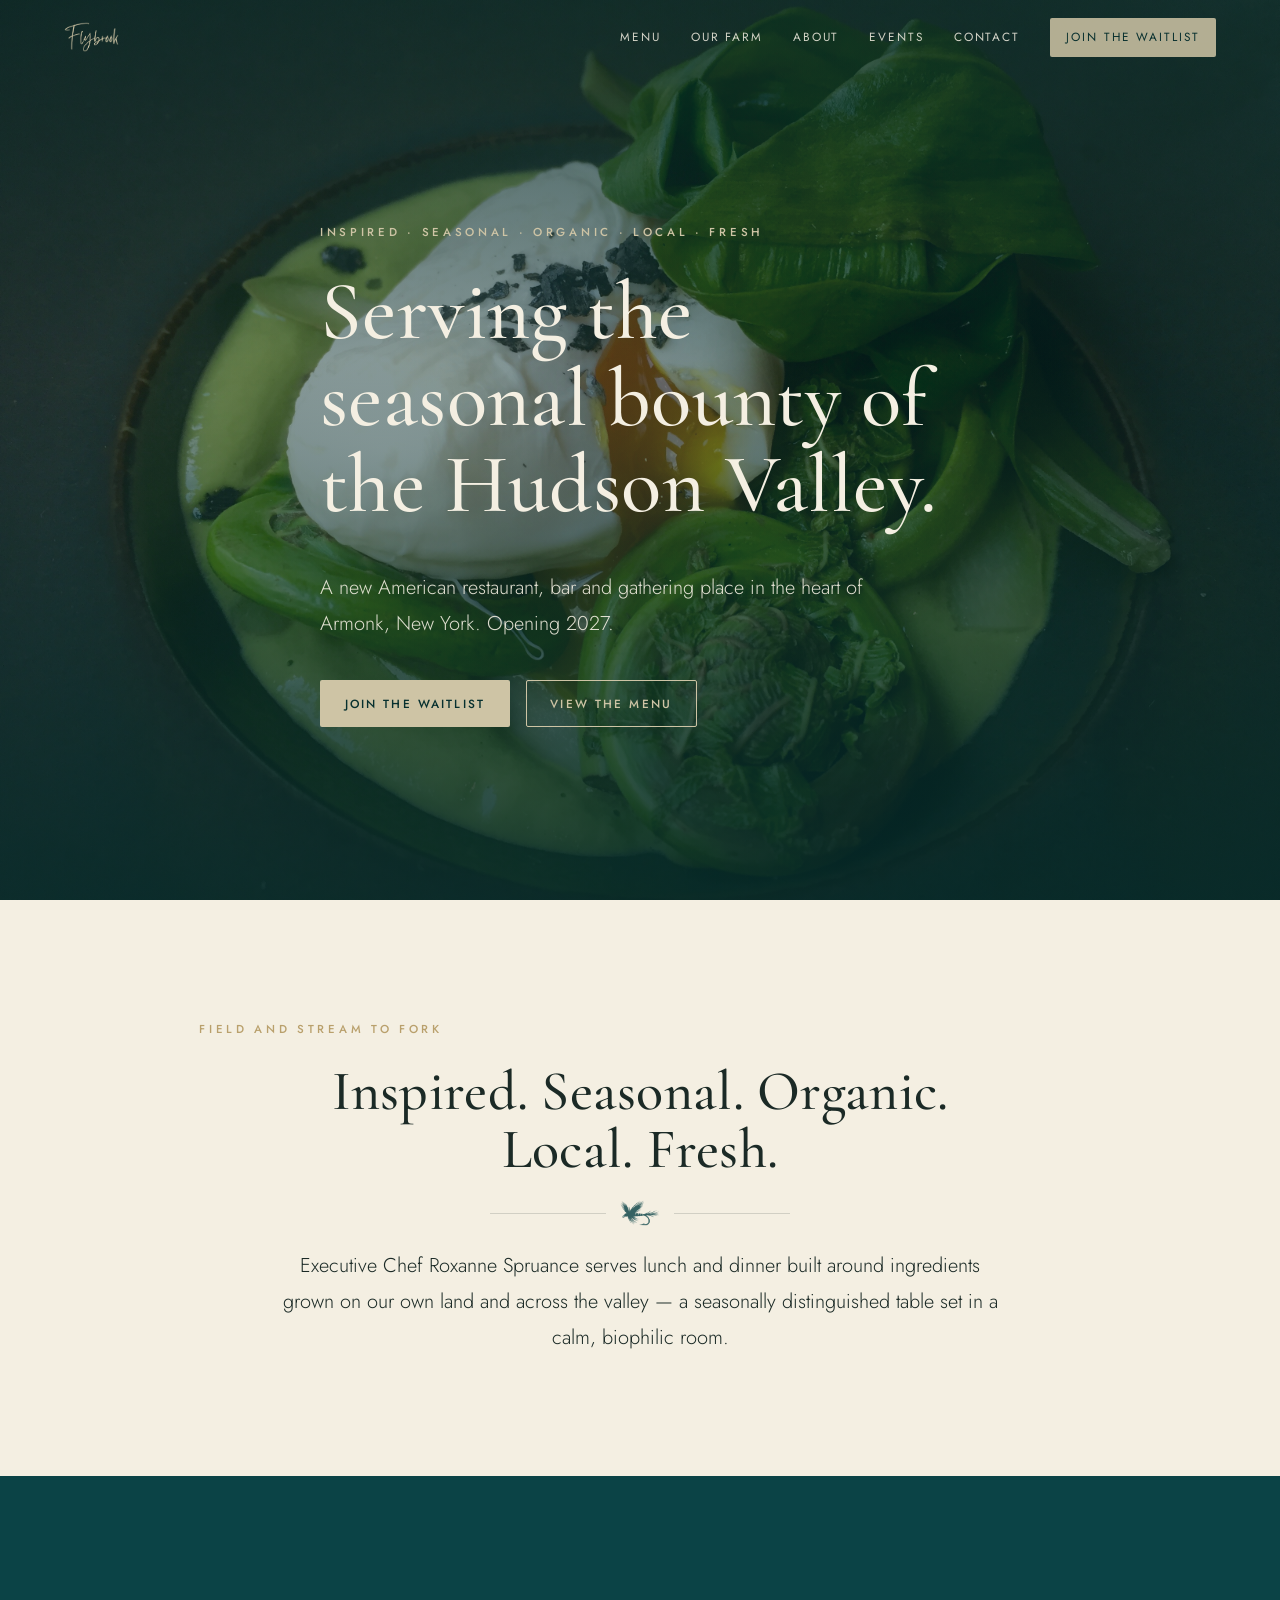
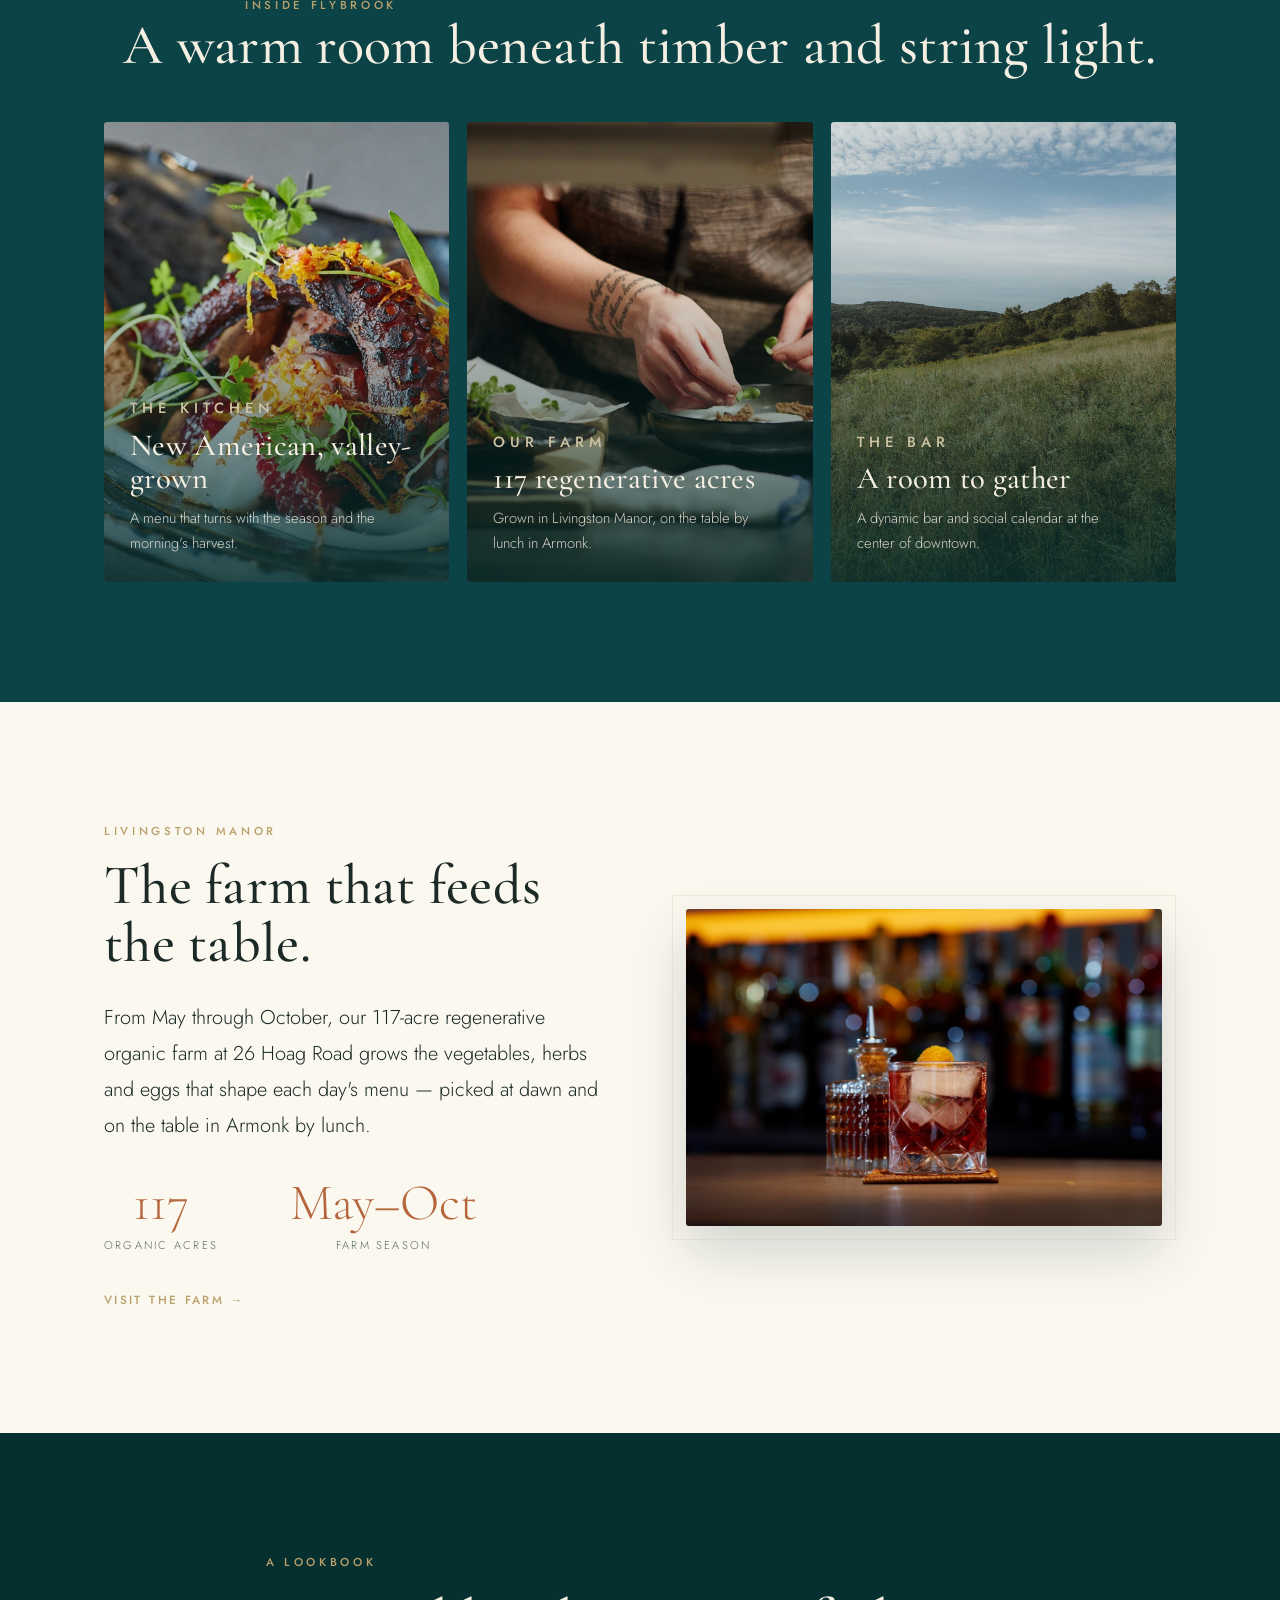
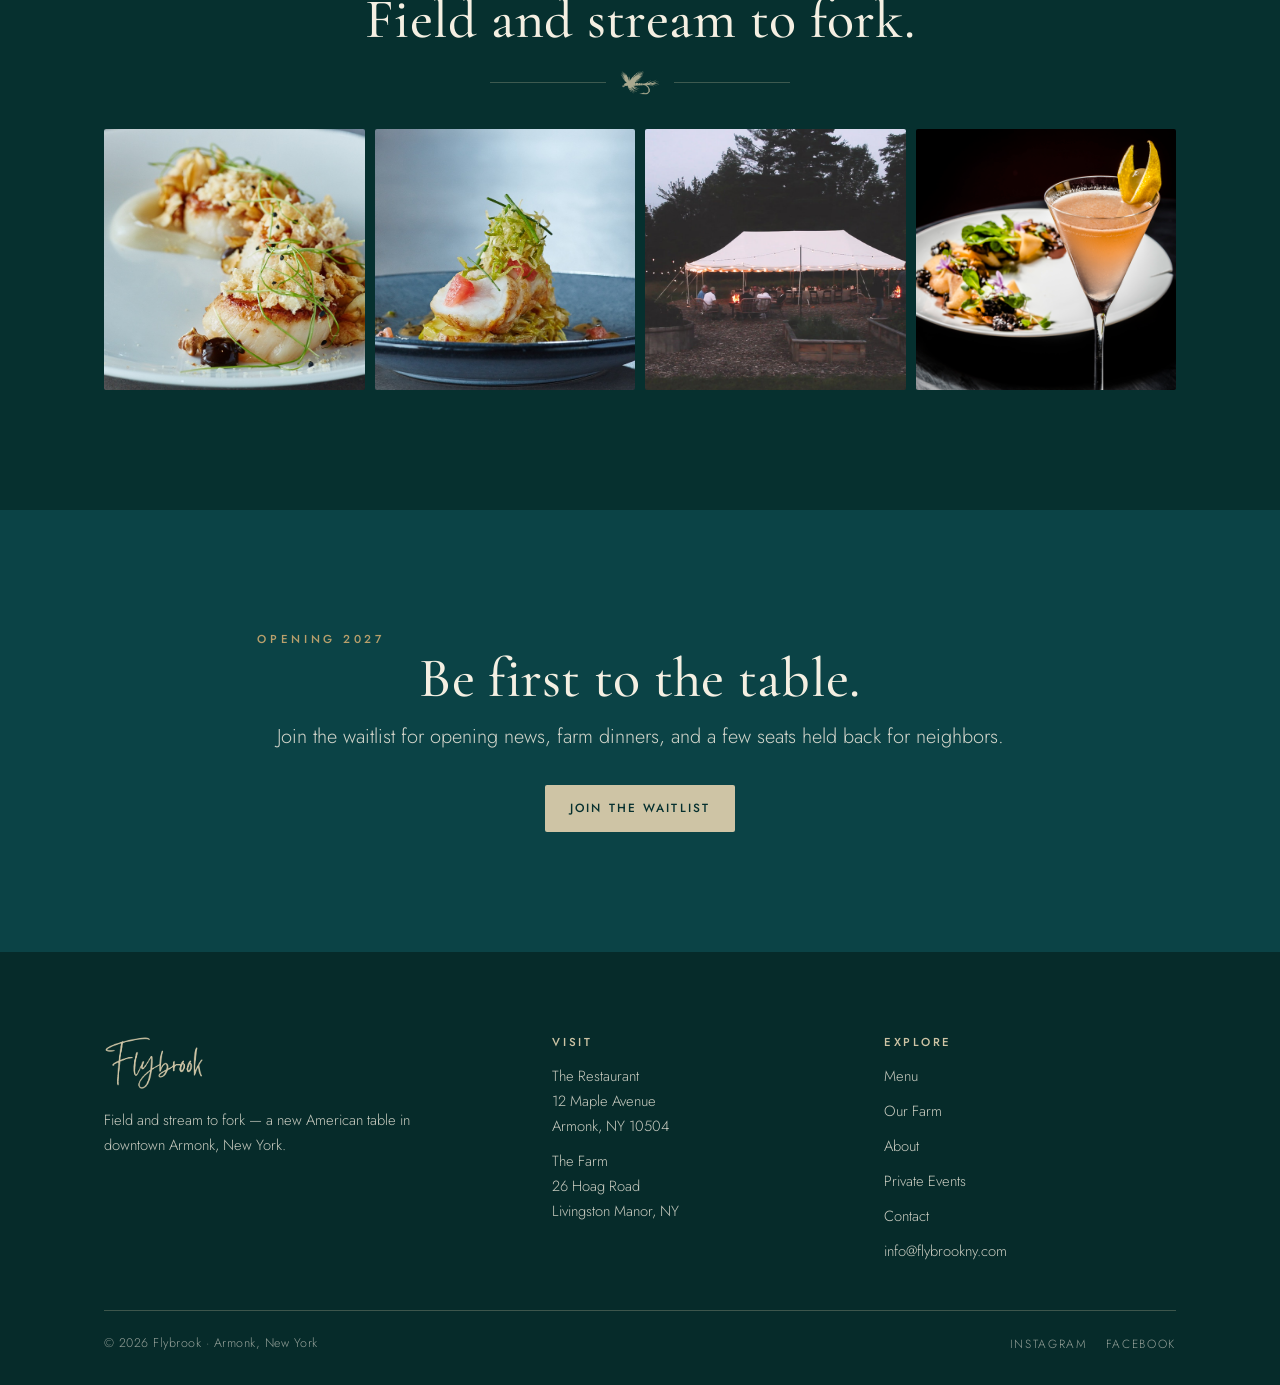
==== index.html @ 1fda8926 "chore: initial commit" ====
<!DOCTYPE html>
<html lang="en">
<head>
  <meta charset="utf-8">
  <meta name="viewport" content="width=device-width, initial-scale=1">
  <title>Flybrook — Field and Stream to Fork · Armonk, New York</title>
  <meta name="description" content="Flybrook is a new American restaurant, bar and gathering place in downtown Armonk, New York. Executive Chef Roxanne Spruance serves the seasonal bounty of the Hudson Valley, grown on our own 117-acre organic farm in Livingston Manor. Opening 2027.">
  <link rel="icon" type="image/svg+xml" href="assets/img/favicon.svg">
  <link rel="stylesheet" href="assets/css/styles.css">
  <meta property="og:title" content="Flybrook — Armonk, New York">
  <meta property="og:description" content="Field and stream to fork. Serving the seasonal bounty of the Hudson Valley.">
  <meta property="og:type" content="website">
</head>
<body>
  <div class="nav-scrim"></div>
  <header class="site-header">
    <a class="brand" href="index.html" aria-label="Flybrook home">
      <img src="assets/img/flybrook-signature-cream.png" alt="Flybrook">
    </a>
    <nav class="nav" aria-label="Primary">
      <a href="menu.html">Menu</a>
      <a href="farm.html">Our Farm</a>
      <a href="about.html">About</a>
      <a href="events.html">Events</a>
      <a href="contact.html">Contact</a>
      <a class="btn btn--solid" href="contact.html#waitlist">Join the Waitlist</a>
    </nav>
    <button class="nav-toggle" aria-label="Menu" aria-expanded="false">
      <span></span><span></span><span></span>
    </button>
  </header>

  <!-- Hero -->
  <section class="hero">
    <div class="hero__media">
      <img src="assets/img/hero-valley.jpg" alt="The Hudson Valley at dusk">
    </div>
    <div class="hero__inner wrap">
      <p class="kicker">Inspired&nbsp;·&nbsp;Seasonal&nbsp;·&nbsp;Organic&nbsp;·&nbsp;Local&nbsp;·&nbsp;Fresh</p>
      <h1 class="display">Serving the seasonal bounty of the Hudson Valley.</h1>
      <p class="lead">A new American restaurant, bar and gathering place in the heart of Armonk, New York. Opening 2027.</p>
      <div class="btn-row hero__btns">
        <a class="btn btn--solid" href="contact.html#waitlist">Join the Waitlist</a>
        <a class="btn btn--outline" href="menu.html">View the Menu</a>
      </div>
    </div>
  </section>

  <!-- Statement -->
  <section class="section bg-paper center">
    <div class="wrap reveal">
      <p class="kicker">Field and stream to fork</p>
      <h2 class="display statement" style="margin-top:.4em">Inspired. Seasonal. Organic. Local. Fresh.</h2>
      <div class="divider"><img src="assets/img/fly-spruce.png" alt=""></div>
      <p class="lead measure mx-auto">Executive Chef Roxanne Spruance serves lunch and dinner built around ingredients grown on our own land and across the valley — a seasonally distinguished table set in a calm, biophilic room.</p>
    </div>
  </section>

  <!-- Inside Flybrook -->
  <section class="section bg-spruce">
    <div class="wrap">
      <div class="center reveal" style="margin-bottom:48px">
        <p class="kicker">Inside Flybrook</p>
        <h2 class="display">A warm room beneath timber and string light.</h2>
      </div>
      <div class="tiles reveal">
        <article class="tile">
          <img src="assets/img/kitchen-plating.jpg" alt="A dish being finished in the Flybrook kitchen">
          <div class="tile__body">
            <p class="overline">The Kitchen</p>
            <h3>New American, valley-grown</h3>
            <p>A menu that turns with the season and the morning's harvest.</p>
          </div>
        </article>
        <article class="tile">
          <img src="assets/img/farm-hills.jpg" alt="The regenerative farm in Livingston Manor">
          <div class="tile__body">
            <p class="overline">Our Farm</p>
            <h3>117 regenerative acres</h3>
            <p>Grown in Livingston Manor, on the table by lunch in Armonk.</p>
          </div>
        </article>
        <article class="tile">
          <img src="assets/img/bar-interior.jpg" alt="The Flybrook bar">
          <div class="tile__body">
            <p class="overline">The Bar</p>
            <h3>A room to gather</h3>
            <p>A dynamic bar and social calendar at the center of downtown.</p>
          </div>
        </article>
      </div>
    </div>
  </section>

  <!-- Farm feature -->
  <section class="section bg-paper2">
    <div class="wrap split reveal">
      <div>
        <p class="kicker">Livingston Manor</p>
        <h2 class="display" style="margin:.25em 0 .5em">The farm that feeds the table.</h2>
        <p class="lead">From May through October, our 117-acre regenerative organic farm at 26 Hoag Road grows the vegetables, herbs and eggs that shape each day's menu — picked at dawn and on the table in Armonk by lunch.</p>
        <div class="stat-row" style="justify-content:flex-start;margin-bottom:30px">
          <div class="stat"><div class="stat__num">117</div><div class="stat__label">Organic acres</div></div>
          <div class="stat"><div class="stat__num">May–Oct</div><div class="stat__label">Farm season</div></div>
        </div>
        <a class="textlink" href="farm.html">Visit the farm →</a>
      </div>
      <div class="frame"><img src="assets/img/valley-landscape.jpg" alt="Rolling fields of the Hudson Valley"></div>
    </div>
  </section>

  <!-- A day at Flybrook -->
  <section class="section bg-deep center">
    <div class="wrap reveal">
      <p class="kicker">A lookbook</p>
      <h2 class="display" style="margin:.3em 0 .2em">Field and stream to fork.</h2>
      <div class="divider"><img src="assets/img/fly-cream.png" alt=""></div>
      <div class="strip" style="margin-top:34px">
        <img src="assets/img/dish-beets.jpg" alt="Roasted beets and chèvre">
        <img src="assets/img/cocktail.jpg" alt="A seasonal cocktail">
        <img src="assets/img/dish-greens.jpg" alt="Greens from the farm">
        <img src="assets/img/oysters.jpg" alt="Oysters on ice">
      </div>
    </div>
  </section>

  <!-- CTA -->
  <section class="section bg-spruce cta-band">
    <div class="wrap reveal">
      <p class="kicker">Opening 2027</p>
      <h2 class="display">Be first to the table.</h2>
      <p class="lead">Join the waitlist for opening news, farm dinners, and a few seats held back for neighbors.</p>
      <div class="btn-row center"><a class="btn btn--solid" href="contact.html#waitlist">Join the Waitlist</a></div>
    </div>
  </section>

  <!-- Footer -->
  <footer class="site-footer">
    <div class="wrap">
      <div class="footer-grid">
        <div>
          <img class="sig" src="assets/img/flybrook-signature-cream.png" alt="Flybrook">
          <p style="max-width:34ch;font-size:.92rem">Field and stream to fork — a new American table in downtown Armonk, New York.</p>
        </div>
        <div>
          <h4>Visit</h4>
          <div class="footer-links">
            <span>The Restaurant<br>12 Maple Avenue<br>Armonk, NY 10504</span>
            <span>The Farm<br>26 Hoag Road<br>Livingston Manor, NY</span>
          </div>
        </div>
        <div>
          <h4>Explore</h4>
          <div class="footer-links">
            <a href="menu.html">Menu</a>
            <a href="farm.html">Our Farm</a>
            <a href="about.html">About</a>
            <a href="events.html">Private Events</a>
            <a href="contact.html">Contact</a>
            <a href="mailto:info@flybrookny.com">info@flybrookny.com</a>
          </div>
        </div>
      </div>
      <div class="footer-meta">
        <span>© <span id="year">2027</span> Flybrook · Armonk, New York</span>
        <div class="socials">
          <a href="#">Instagram</a>
          <a href="#">Facebook</a>
        </div>
      </div>
    </div>
  </footer>

  <script src="assets/js/main.js"></script>
</body>
</html>
---- assets/css/styles.css ----
/* =========================================================
   Flybrook — flybrookny.com
   Direction C · Spruce-forward, quiet-luxury
   Brand: Cormorant Garamond (display) + Jost (text)
   ========================================================= */

@import url('https://fonts.googleapis.com/css2?family=Cormorant+Garamond:ital,wght@0,400;0,500;0,600;1,400;1,500&family=Jost:wght@300;400;500&display=swap');

:root{
  /* Palette */
  --spruce:#0B4346;
  --deep-spruce:#06302F;
  --darkest-spruce:#062B2A;
  --spruce-soft:#1F4B48;
  --wheat:#CEC4A5;
  --gold-wheat:#B9A06C;
  --sage:#8B9479;
  --clay:#B5663C;
  --paper:#F4EFE2;
  --paper-2:#FBF8F0;
  --ink:#1B2A26;
  --slate:#5B6963;
  --line-on-paper:rgba(27,42,38,.16);
  --line-on-spruce:rgba(206,196,165,.28);

  /* Type */
  --display:'Cormorant Garamond', Georgia, 'Times New Roman', serif;
  --text:'Jost', -apple-system, BlinkMacSystemFont, 'Segoe UI', sans-serif;

  --wrap:1200px;
  --gutter:clamp(20px,5vw,64px);
  --ease:cubic-bezier(.22,.61,.36,1);
}

*{margin:0;padding:0;box-sizing:border-box}
html{scroll-behavior:smooth}
body{
  font-family:var(--text);
  font-weight:300;
  color:var(--ink);
  background:var(--paper);
  line-height:1.7;
  -webkit-font-smoothing:antialiased;
  text-rendering:optimizeLegibility;
}
img{max-width:100%;display:block}
a{color:inherit;text-decoration:none}

/* ---------- Typography ---------- */
h1,h2,h3,h4{font-family:var(--display);font-weight:500;line-height:1.08;letter-spacing:.01em}
.display{
  font-family:var(--display);
  font-weight:500;
  line-height:1.04;
  letter-spacing:.005em;
}
h1{font-size:clamp(2.7rem,6.5vw,5.4rem)}
h2{font-size:clamp(2rem,4.4vw,3.5rem)}
h3{font-size:clamp(1.4rem,2.4vw,2rem)}
p{max-width:62ch}
em,i{font-style:italic}

.overline{
  font-family:var(--text);
  font-weight:500;
  text-transform:uppercase;
  letter-spacing:.34em;
  font-size:.72rem;
}
.lead{font-size:clamp(1.05rem,1.6vw,1.25rem);line-height:1.8}

/* dot-separated kicker e.g. Inspired · Seasonal · Organic */
.kicker{
  font-family:var(--text);
  text-transform:uppercase;
  letter-spacing:.32em;
  font-size:.72rem;
  font-weight:500;
  color:var(--gold-wheat);
}

/* ---------- Layout ---------- */
.wrap{max-width:var(--wrap);margin-inline:auto;padding-inline:var(--gutter)}
.section{padding-block:clamp(64px,10vw,120px)}
.section--tight{padding-block:clamp(48px,7vw,84px)}
.bg-paper{background:var(--paper)}
.bg-paper2{background:var(--paper-2)}
.bg-spruce{background:var(--spruce);color:var(--paper)}
.bg-deep{background:var(--deep-spruce);color:var(--paper)}
.bg-spruce h1,.bg-spruce h2,.bg-spruce h3,
.bg-deep h1,.bg-deep h2,.bg-deep h3{color:var(--paper)}
.center{text-align:center}
.sr-only{position:absolute;width:1px;height:1px;padding:0;margin:-1px;overflow:hidden;clip:rect(0,0,0,0);white-space:nowrap;border:0}
.measure{max-width:60ch}
.measure-wide{max-width:74ch}
.mx-auto{margin-inline:auto}

/* ---------- Fly divider ---------- */
.divider{display:flex;align-items:center;gap:14px;max-width:300px;margin:22px auto}
.divider::before,.divider::after{content:"";flex:1;height:1px;background:var(--line-on-paper)}
.bg-spruce .divider::before,.bg-spruce .divider::after,
.bg-deep .divider::before,.bg-deep .divider::after{background:var(--line-on-spruce)}
.divider img{width:40px;height:auto;opacity:.85;flex:0 0 auto}

/* ---------- Buttons ---------- */
.btn{
  display:inline-flex;align-items:center;gap:.6em;
  font-family:var(--text);font-weight:500;
  text-transform:uppercase;letter-spacing:.18em;font-size:.74rem;
  padding:1.05em 2em;border:1px solid transparent;border-radius:2px;
  cursor:pointer;transition:all .4s var(--ease);
}
.btn--solid{background:var(--wheat);color:var(--deep-spruce)}
.btn--solid:hover{background:var(--gold-wheat);transform:translateY(-2px)}
.btn--outline{background:transparent;border-color:var(--wheat);color:var(--wheat)}
.btn--outline:hover{background:var(--wheat);color:var(--deep-spruce)}
.btn--ink{background:var(--spruce);color:var(--paper)}
.btn--ink:hover{background:var(--deep-spruce);transform:translateY(-2px)}
.btn--outline-ink{background:transparent;border-color:var(--spruce);color:var(--spruce)}
.btn--outline-ink:hover{background:var(--spruce);color:var(--paper)}
.textlink{
  font-family:var(--text);font-weight:500;text-transform:uppercase;
  letter-spacing:.2em;font-size:.74rem;color:var(--gold-wheat);
  display:inline-flex;gap:.5em;align-items:center;
  border-bottom:1px solid transparent;padding-bottom:2px;transition:.3s var(--ease)
}
.textlink:hover{gap:.9em;border-color:var(--gold-wheat)}

.btn-row{display:flex;flex-wrap:wrap;gap:16px;align-items:center}
.btn-row.center{justify-content:center}

/* ---------- Header ---------- */
.site-header{
  position:fixed;inset:0 0 auto 0;z-index:100;
  display:flex;align-items:center;justify-content:space-between;
  padding:18px var(--gutter);
  transition:background .4s var(--ease),padding .4s var(--ease),box-shadow .4s var(--ease);
}
.site-header.scrolled{
  background:var(--deep-spruce);
  padding-block:12px;
  box-shadow:0 1px 0 var(--line-on-spruce);
}
.brand{display:flex;align-items:center;gap:12px}
.brand img{height:30px;width:auto}
.nav{display:flex;align-items:center;gap:30px}
.nav a{
  font-family:var(--text);font-weight:400;
  text-transform:uppercase;letter-spacing:.16em;font-size:.74rem;
  color:var(--paper);opacity:.86;transition:opacity .3s,color .3s
}
.nav a:hover,.nav a.active{opacity:1;color:var(--wheat)}
.nav .btn{padding:.7em 1.3em;color:var(--deep-spruce)}
.nav .btn:hover{color:var(--deep-spruce)}
.nav-toggle{display:none;background:none;border:0;cursor:pointer;width:30px;height:22px;position:relative}
.nav-toggle span{position:absolute;left:0;right:0;height:2px;background:var(--paper);transition:.3s var(--ease)}
.nav-toggle span:nth-child(1){top:0}
.nav-toggle span:nth-child(2){top:10px}
.nav-toggle span:nth-child(3){top:20px}
body.nav-open .nav-toggle span:nth-child(1){top:10px;transform:rotate(45deg)}
body.nav-open .nav-toggle span:nth-child(2){opacity:0}
body.nav-open .nav-toggle span:nth-child(3){top:10px;transform:rotate(-45deg)}

/* ---------- Hero ---------- */
.hero{
  position:relative;min-height:100svh;
  display:flex;align-items:center;
  color:var(--paper);overflow:hidden;
}
.hero__media{position:absolute;inset:0;z-index:0}
.hero__media img{width:100%;height:100%;object-fit:cover}
.hero__media::after{
  content:"";position:absolute;inset:0;
  background:
    linear-gradient(180deg,rgba(6,43,42,.55) 0%,rgba(6,43,42,.35) 40%,rgba(6,43,42,.78) 100%),
    radial-gradient(120% 80% at 30% 50%,rgba(6,43,42,.15),rgba(6,43,42,.65));
}
.hero__inner{position:relative;z-index:1;padding-block:140px 90px}
.hero h1{color:var(--paper);max-width:16ch;margin:.32em 0 .5em}
.hero .lead{color:rgba(244,239,226,.9);max-width:46ch}
.hero .kicker{color:var(--wheat)}
.hero__btns{margin-top:38px}
.hero--page{min-height:62svh}
.hero--page .hero__inner{padding-block:170px 70px}

/* ---------- Generic two-column split ---------- */
.split{display:grid;grid-template-columns:1fr 1fr;gap:clamp(28px,5vw,72px);align-items:center}
.split--media-right{direction:ltr}
.split img{border-radius:3px;box-shadow:0 24px 60px rgba(6,43,42,.18)}
.frame{position:relative;padding:14px}
.frame::before{content:"";position:absolute;inset:0;border:1px solid var(--line-on-spruce);pointer-events:none}

/* ---------- Intro statement ---------- */
.statement{max-width:24ch;margin-inline:auto;text-align:center}

/* ---------- Tiles (Inside Flybrook) ---------- */
.tiles{display:grid;grid-template-columns:repeat(3,1fr);gap:18px}
.tile{position:relative;aspect-ratio:3/4;overflow:hidden;border-radius:3px;color:var(--paper);display:flex}
.tile img{position:absolute;inset:0;width:100%;height:100%;object-fit:cover;transition:transform 1s var(--ease)}
.tile:hover img{transform:scale(1.06)}
.tile::after{content:"";position:absolute;inset:0;background:linear-gradient(180deg,rgba(6,43,42,.05) 30%,rgba(6,43,42,.85) 100%)}
.tile__body{position:relative;z-index:1;margin-top:auto;padding:26px}
.tile__body .overline{color:var(--wheat)}
.tile__body h3{color:var(--paper);margin:.25em 0 .35em}
.tile__body p{font-size:.92rem;color:rgba(244,239,226,.85);max-width:30ch}

/* ---------- Feature strip ---------- */
.stat-row{display:flex;flex-wrap:wrap;gap:clamp(24px,6vw,72px);justify-content:center;margin-top:34px}
.stat{text-align:center}
.stat__num{font-family:var(--display);font-size:clamp(2.2rem,4vw,3.2rem);color:var(--wheat);line-height:1}
.stat__label{font-family:var(--text);text-transform:uppercase;letter-spacing:.2em;font-size:.7rem;margin-top:.6em;color:rgba(244,239,226,.8)}
.bg-paper .stat__num,.bg-paper2 .stat__num{color:var(--clay)}
.bg-paper .stat__label,.bg-paper2 .stat__label{color:var(--slate)}

/* ---------- Lookbook strip ---------- */
.strip{display:grid;grid-template-columns:repeat(4,1fr);gap:10px}
.strip img{aspect-ratio:1;object-fit:cover;border-radius:2px}
.strip--3{grid-template-columns:repeat(3,1fr)}

/* ---------- Menu ---------- */
.menu-group{margin-bottom:48px}
.menu-group__head{font-family:var(--text);text-transform:uppercase;letter-spacing:.28em;font-size:.78rem;color:var(--gold-wheat);margin-bottom:22px;display:flex;align-items:center;gap:16px}
.menu-group__head::after{content:"";flex:1;height:1px;background:var(--line-on-paper)}
.bg-spruce .menu-group__head::after,.bg-deep .menu-group__head::after{background:var(--line-on-spruce)}
.menu-item{display:flex;align-items:baseline;gap:14px;padding:14px 0;border-bottom:1px solid var(--line-on-paper)}
.bg-spruce .menu-item,.bg-deep .menu-item{border-color:var(--line-on-spruce)}
.menu-item__name{font-family:var(--display);font-size:1.45rem;font-weight:500;white-space:nowrap}
.menu-item__desc{font-size:.9rem;color:var(--slate);flex:1}
.bg-spruce .menu-item__desc,.bg-deep .menu-item__desc{color:rgba(244,239,226,.7)}
.menu-item__lead{flex:1;border-bottom:1px dotted var(--line-on-paper);transform:translateY(-4px)}
.menu-item__price{font-family:var(--display);font-size:1.3rem;color:var(--clay)}
.bg-spruce .menu-item__price,.bg-deep .menu-item__price{color:var(--wheat)}
.tag{display:inline-block;font-family:var(--text);font-size:.62rem;text-transform:uppercase;letter-spacing:.18em;padding:.25em .7em;border:1px solid currentColor;border-radius:999px;color:var(--sage);margin-left:.5em;vertical-align:middle}

/* ---------- Cards ---------- */
.cards{display:grid;grid-template-columns:repeat(auto-fit,minmax(260px,1fr));gap:24px}
.card{background:var(--paper-2);border:1px solid var(--line-on-paper);border-radius:3px;padding:34px 30px;transition:transform .4s var(--ease),box-shadow .4s var(--ease)}
.card:hover{transform:translateY(-4px);box-shadow:0 20px 50px rgba(6,43,42,.1)}
.card h3{margin-bottom:.4em}
.card p{font-size:.95rem;color:var(--slate)}

/* ---------- Forms ---------- */
.form{display:grid;gap:18px;max-width:520px}
.field label{display:block;font-family:var(--text);text-transform:uppercase;letter-spacing:.16em;font-size:.68rem;margin-bottom:8px;color:var(--slate)}
.bg-spruce .field label,.bg-deep .field label{color:var(--wheat)}
.field input,.field textarea,.field select{
  width:100%;font-family:var(--text);font-weight:300;font-size:1rem;color:var(--ink);
  background:var(--paper-2);border:1px solid var(--line-on-paper);border-radius:2px;
  padding:14px 16px;transition:border-color .3s
}
.bg-spruce .field input,.bg-spruce .field textarea,.bg-spruce .field select,
.bg-deep .field input,.bg-deep .field textarea,.bg-deep .field select{
  background:rgba(244,239,226,.06);border-color:var(--line-on-spruce);color:var(--paper)
}
.field input:focus,.field textarea:focus,.field select:focus{outline:none;border-color:var(--gold-wheat)}
.field textarea{min-height:130px;resize:vertical}
.form__note{font-size:.82rem;color:var(--slate)}

/* ---------- Footer ---------- */
.site-footer{background:var(--darkest-spruce);color:rgba(244,239,226,.82);padding-block:clamp(56px,8vw,84px) 30px}
.footer-grid{display:grid;grid-template-columns:1.4fr 1fr 1fr;gap:40px;align-items:start}
.site-footer img.sig{height:54px;width:auto;margin-bottom:18px}
.site-footer h4{font-family:var(--text);text-transform:uppercase;letter-spacing:.22em;font-size:.72rem;color:var(--wheat);margin-bottom:16px;font-weight:500}
.site-footer a:hover{color:var(--wheat)}
.footer-links{display:grid;gap:10px;font-size:.92rem}
.footer-meta{display:flex;justify-content:space-between;flex-wrap:wrap;gap:14px;align-items:center;margin-top:46px;padding-top:22px;border-top:1px solid var(--line-on-spruce);font-size:.78rem;letter-spacing:.04em;color:rgba(244,239,226,.6)}
.socials{display:flex;gap:18px}
.socials a{font-size:.74rem;text-transform:uppercase;letter-spacing:.14em}

/* ---------- CTA band ---------- */
.cta-band{text-align:center}
.cta-band h2{max-width:18ch;margin:0 auto .2em}
.cta-band .lead{margin:0 auto 30px;color:rgba(244,239,226,.85)}

/* ---------- Reveal on scroll ---------- */
.reveal{opacity:0;transform:translateY(26px);transition:opacity .9s var(--ease),transform .9s var(--ease)}
.reveal.in{opacity:1;transform:none}

/* ---------- Responsive ---------- */
@media(max-width:900px){
  .split{grid-template-columns:1fr}
  .split .frame{order:-1}
  .tiles{grid-template-columns:1fr 1fr}
  .footer-grid{grid-template-columns:1fr 1fr}
  .strip{grid-template-columns:repeat(4,1fr)}
}
@media(max-width:720px){
  .nav{
    position:fixed;inset:0 0 0 auto;width:min(82vw,360px);
    flex-direction:column;align-items:flex-start;justify-content:center;gap:28px;
    background:var(--deep-spruce);padding:60px var(--gutter);
    transform:translateX(100%);transition:transform .45s var(--ease);
    box-shadow:-20px 0 60px rgba(0,0,0,.3)
  }
  body.nav-open .nav{transform:none}
  .nav a{font-size:1rem}
  .nav-toggle{display:block;z-index:101}
  .tiles{grid-template-columns:1fr}
  .footer-grid{grid-template-columns:1fr}
  .strip{grid-template-columns:repeat(2,1fr)}
  .menu-item{flex-wrap:wrap}
  .menu-item__lead{display:none}
  .menu-item__desc{flex-basis:100%;order:3}
  .footer-meta{justify-content:flex-start}
}
@media(max-width:720px){
  .nav-scrim{position:fixed;inset:0;background:rgba(6,43,42,.5);opacity:0;visibility:hidden;transition:.4s;z-index:99}
  body.nav-open .nav-scrim{opacity:1;visibility:visible}
}
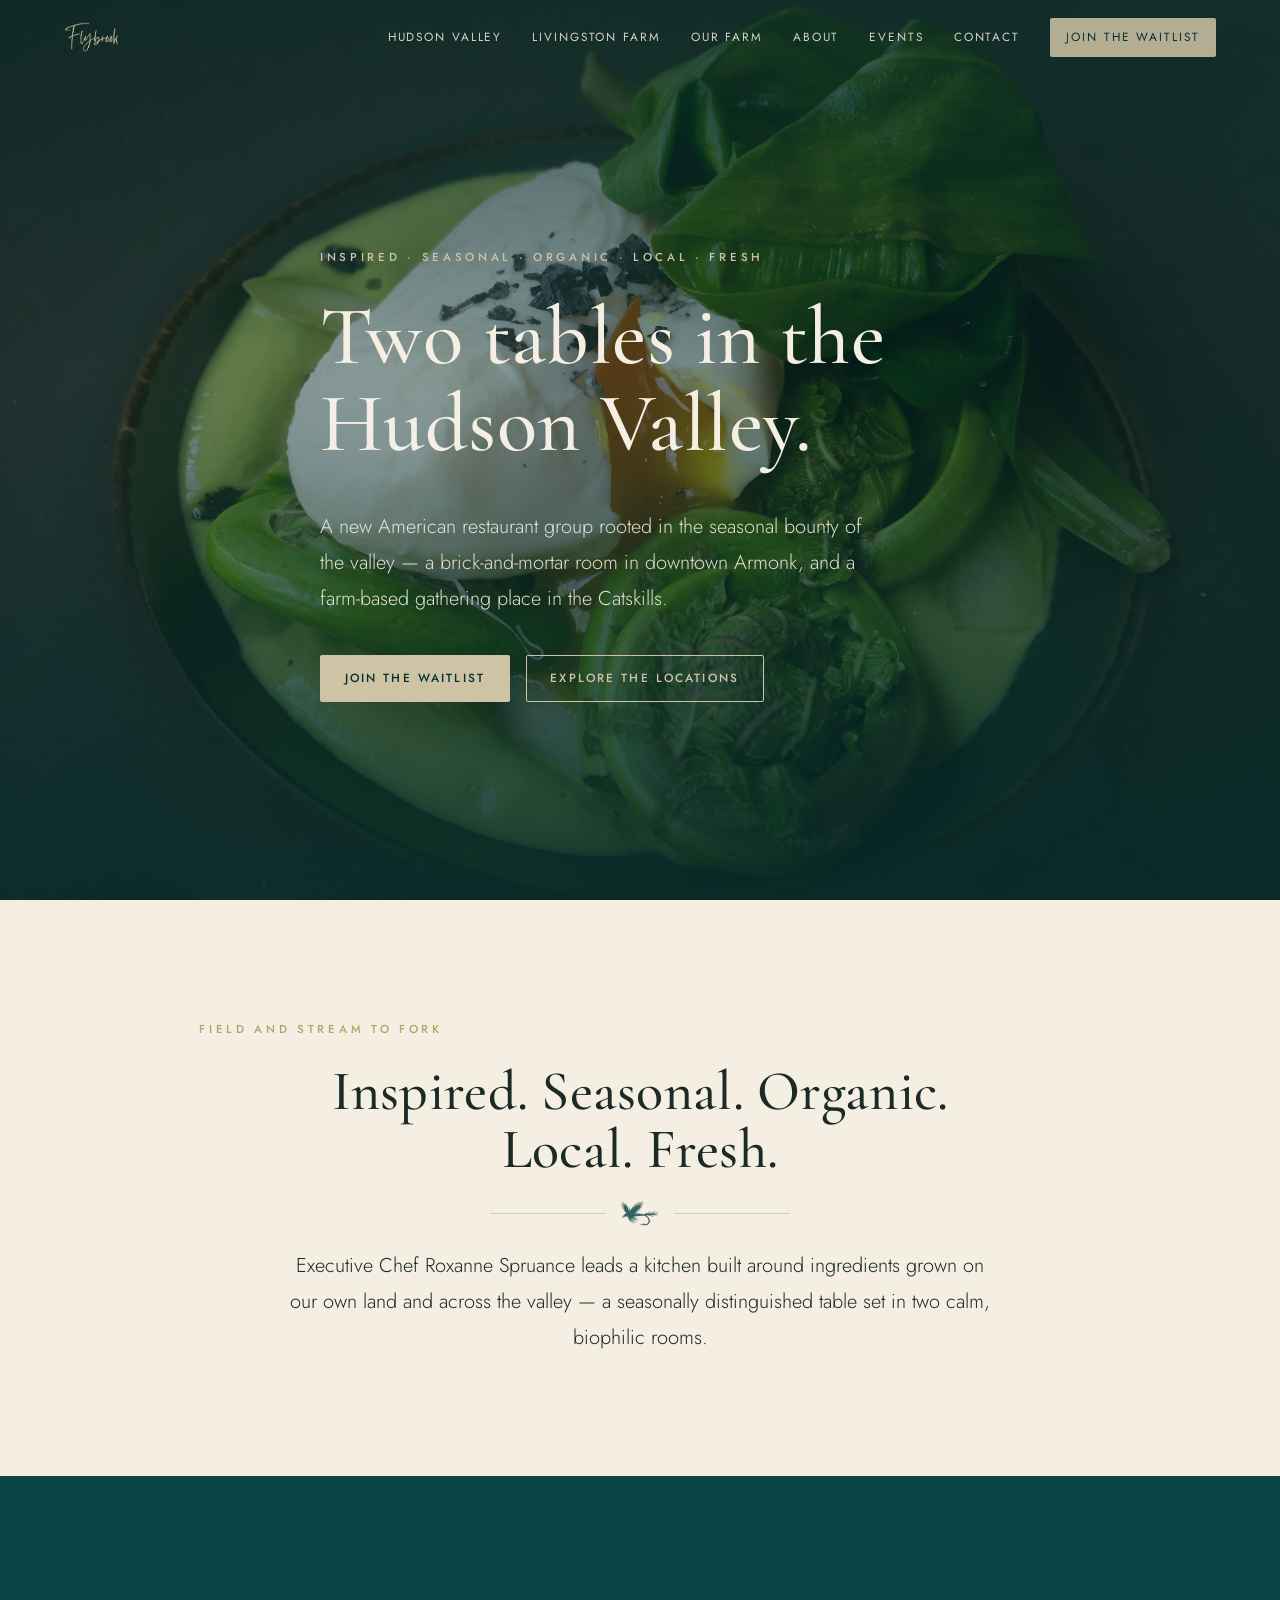
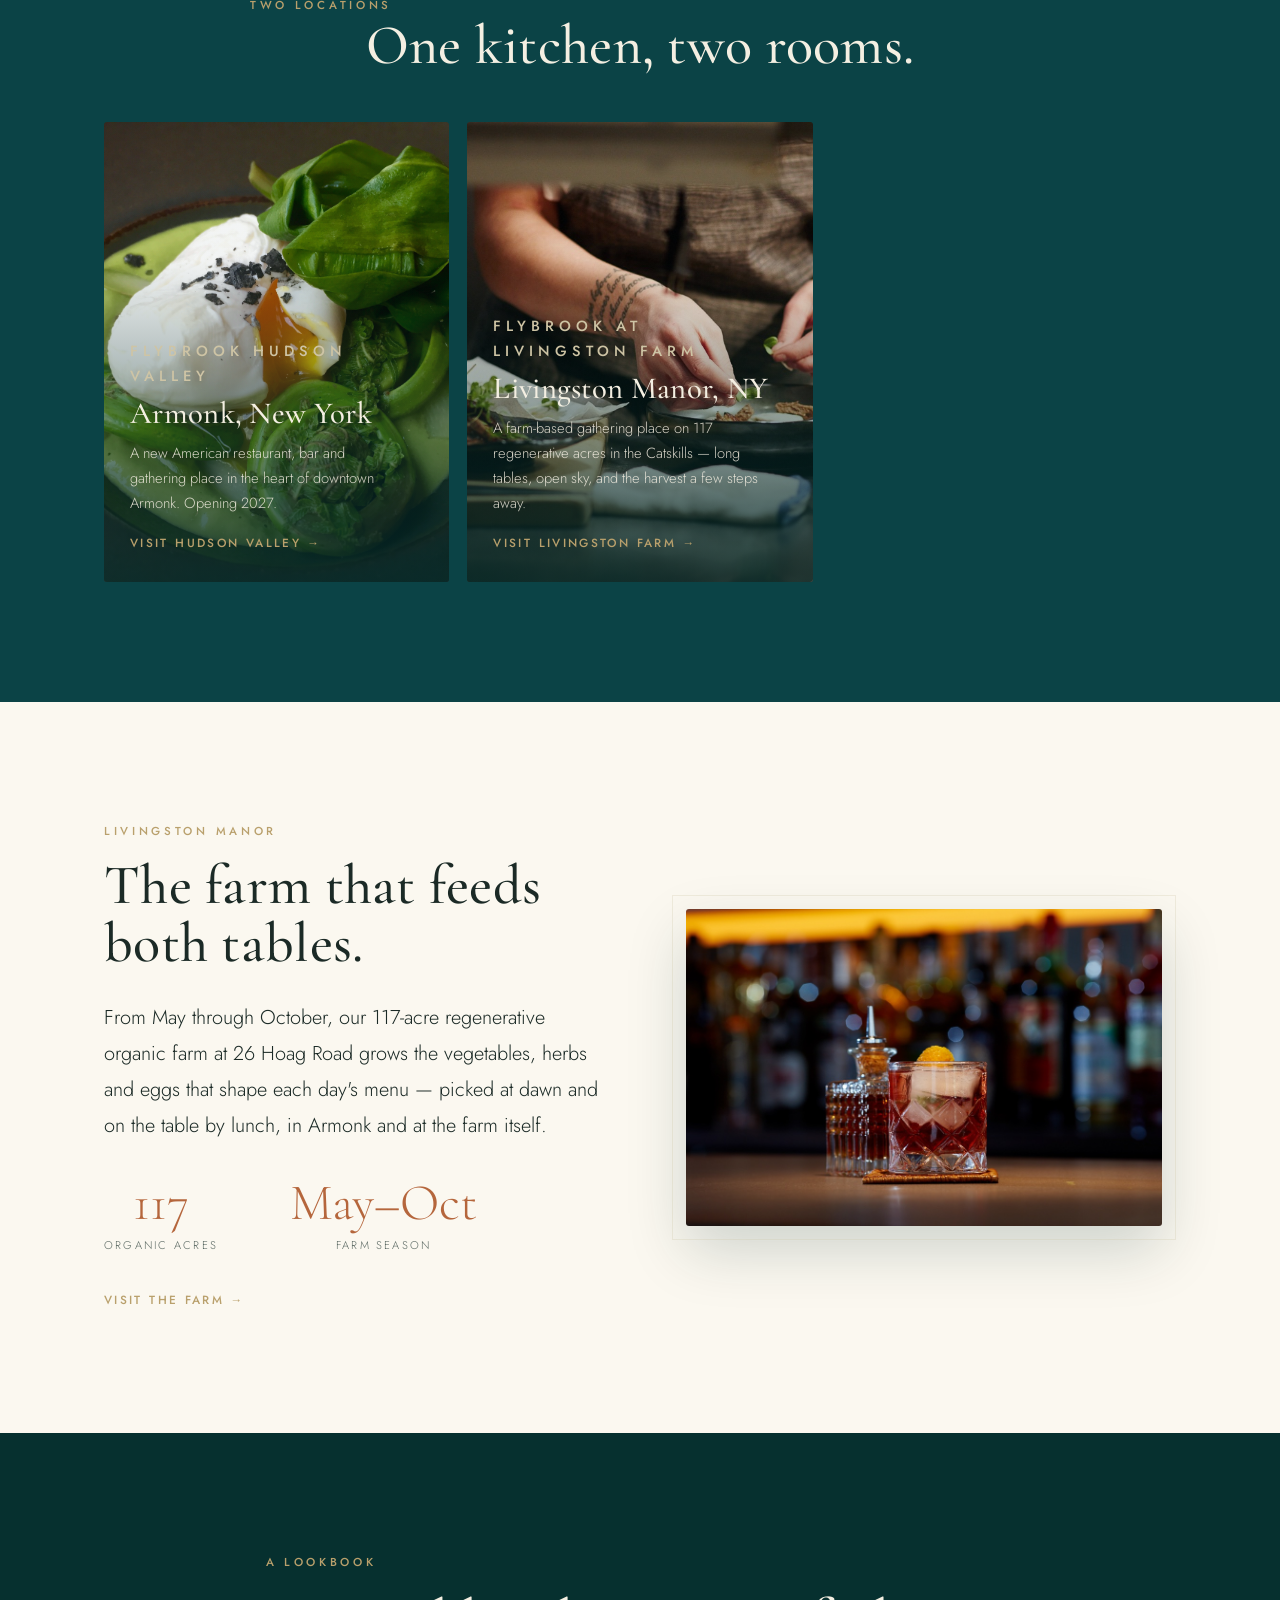
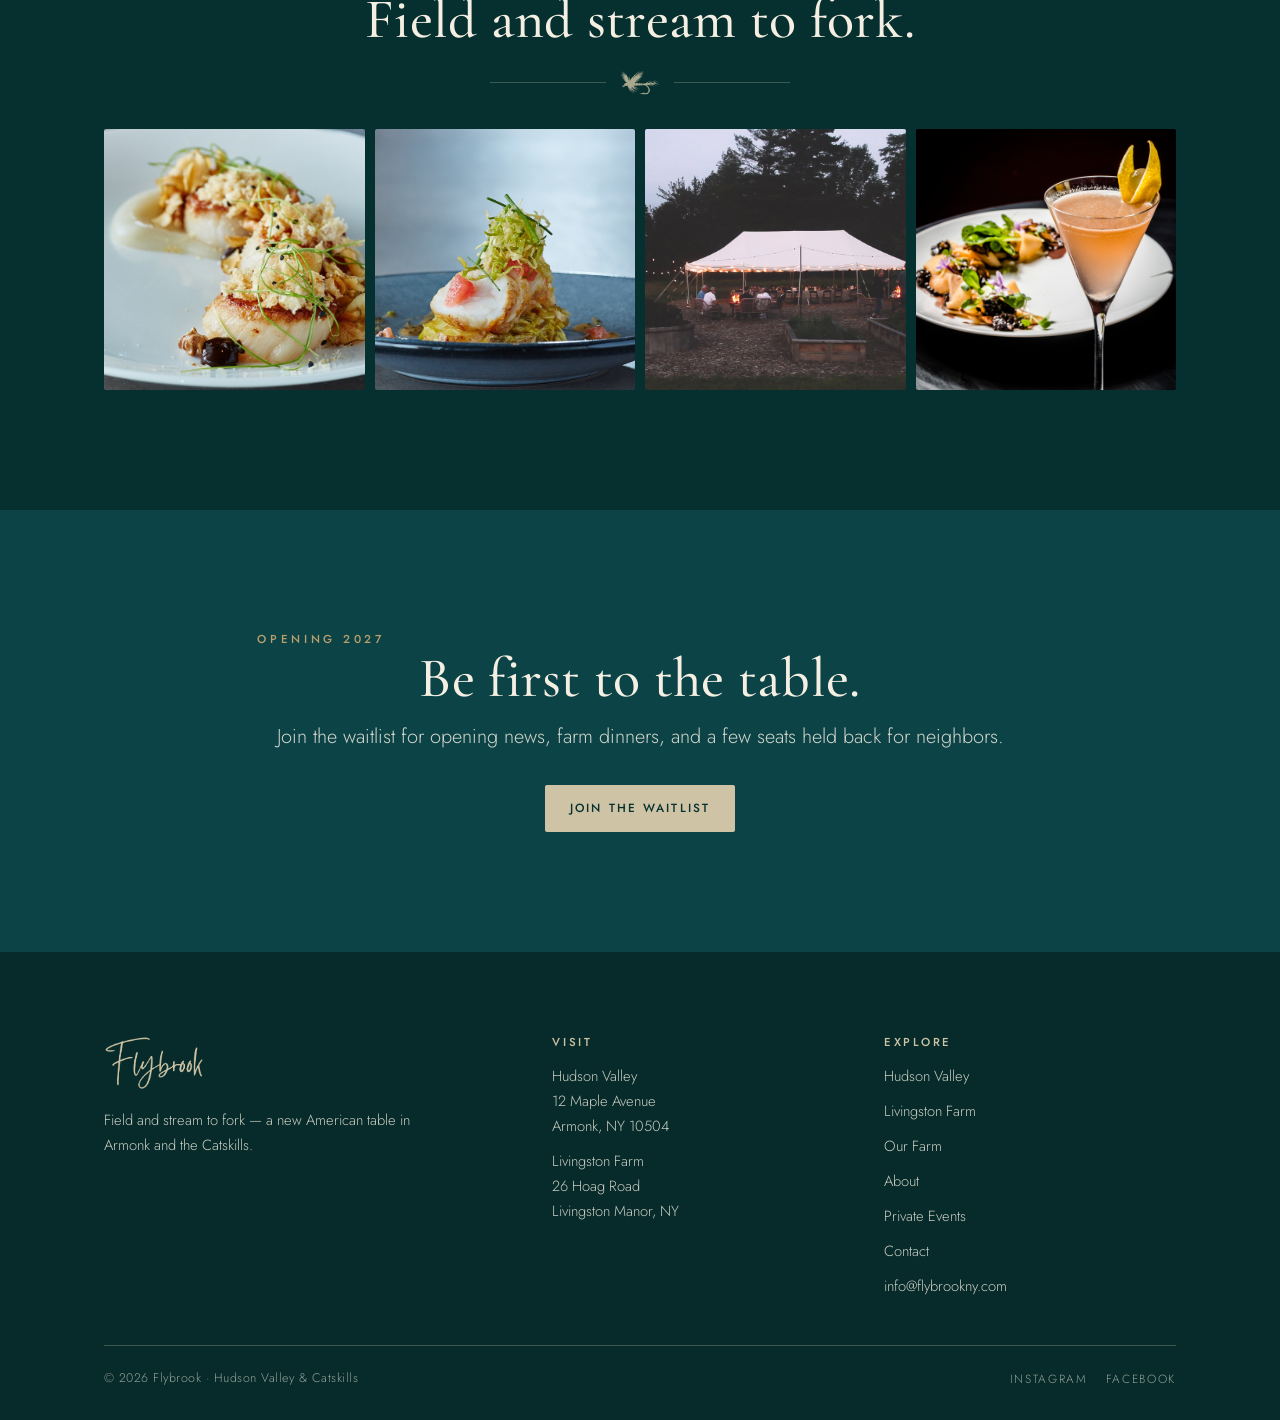
==== commit 68f34999: "hero: add YouTube video background to homepage with mobile poster fallback" ====
--- a/index.html
+++ b/index.html
@@ -3,12 +3,12 @@
 <head>
   <meta charset="utf-8">
   <meta name="viewport" content="width=device-width, initial-scale=1">
-  <title>Flybrook — Field and Stream to Fork · Armonk, New York</title>
-  <meta name="description" content="Flybrook is a new American restaurant, bar and gathering place in downtown Armonk, New York. Executive Chef Roxanne Spruance serves the seasonal bounty of the Hudson Valley, grown on our own 117-acre organic farm in Livingston Manor. Opening 2027.">
+  <title>Flybrook — Two Tables in the Hudson Valley</title>
+  <meta name="description" content="Flybrook is a new American restaurant group with two locations — the brick-and-mortar room in downtown Armonk, New York, and a farm-based gathering place at our 117-acre regenerative organic farm in Livingston Manor.">
   <link rel="icon" type="image/svg+xml" href="assets/img/favicon.svg">
   <link rel="stylesheet" href="assets/css/styles.css">
-  <meta property="og:title" content="Flybrook — Armonk, New York">
-  <meta property="og:description" content="Field and stream to fork. Serving the seasonal bounty of the Hudson Valley.">
+  <meta property="og:title" content="Flybrook — Hudson Valley & Catskills">
+  <meta property="og:description" content="Field and stream to fork. Two tables — Armonk and Livingston Manor.">
   <meta property="og:type" content="website">
 </head>
 <body>
@@ -18,7 +18,8 @@
       <img src="assets/img/flybrook-signature-cream.png" alt="Flybrook">
     </a>
     <nav class="nav" aria-label="Primary">
-      <a href="menu.html">Menu</a>
+      <a href="hudson-valley.html">Hudson Valley</a>
+      <a href="livingston-farm.html">Livingston Farm</a>
       <a href="farm.html">Our Farm</a>
       <a href="about.html">About</a>
       <a href="events.html">Events</a>
@@ -32,16 +33,26 @@
 
   <!-- Hero -->
   <section class="hero">
-    <div class="hero__media">
-      <img src="assets/img/hero-valley.jpg" alt="The Hudson Valley at dusk">
+    <div class="hero__media hero__media--video">
+      <img class="hero__poster" src="assets/img/hero-poster.jpg" alt="The Hudson Valley at dusk" fetchpriority="high">
+      <div class="hero__video" aria-hidden="true">
+        <iframe
+          src="https://www.youtube-nocookie.com/embed/1_Fbu9hpAV4?autoplay=1&mute=1&loop=1&playlist=1_Fbu9hpAV4&controls=0&modestbranding=1&showinfo=0&rel=0&playsinline=1&iv_load_policy=3&disablekb=1"
+          title="Flybrook"
+          loading="lazy"
+          allow="autoplay; encrypted-media; picture-in-picture"
+          allowfullscreen
+          tabindex="-1"
+          frameborder="0"></iframe>
+      </div>
     </div>
     <div class="hero__inner wrap">
       <p class="kicker">Inspired&nbsp;·&nbsp;Seasonal&nbsp;·&nbsp;Organic&nbsp;·&nbsp;Local&nbsp;·&nbsp;Fresh</p>
-      <h1 class="display">Serving the seasonal bounty of the Hudson Valley.</h1>
-      <p class="lead">A new American restaurant, bar and gathering place in the heart of Armonk, New York. Opening 2027.</p>
+      <h1 class="display">Two tables in the Hudson Valley.</h1>
+      <p class="lead">A new American restaurant group rooted in the seasonal bounty of the valley — a brick-and-mortar room in downtown Armonk, and a farm-based gathering place in the Catskills.</p>
       <div class="btn-row hero__btns">
         <a class="btn btn--solid" href="contact.html#waitlist">Join the Waitlist</a>
-        <a class="btn btn--outline" href="menu.html">View the Menu</a>
+        <a class="btn btn--outline" href="#locations">Explore the Locations</a>
       </div>
     </div>
   </section>
@@ -52,40 +63,34 @@
       <p class="kicker">Field and stream to fork</p>
       <h2 class="display statement" style="margin-top:.4em">Inspired. Seasonal. Organic. Local. Fresh.</h2>
       <div class="divider"><img src="assets/img/fly-spruce.png" alt=""></div>
-      <p class="lead measure mx-auto">Executive Chef Roxanne Spruance serves lunch and dinner built around ingredients grown on our own land and across the valley — a seasonally distinguished table set in a calm, biophilic room.</p>
+      <p class="lead measure mx-auto">Executive Chef Roxanne Spruance leads a kitchen built around ingredients grown on our own land and across the valley — a seasonally distinguished table set in two calm, biophilic rooms.</p>
     </div>
   </section>
 
-  <!-- Inside Flybrook -->
-  <section class="section bg-spruce">
+  <!-- Two Locations -->
+  <section class="section bg-spruce" id="locations">
     <div class="wrap">
       <div class="center reveal" style="margin-bottom:48px">
-        <p class="kicker">Inside Flybrook</p>
-        <h2 class="display">A warm room beneath timber and string light.</h2>
+        <p class="kicker">Two Locations</p>
+        <h2 class="display">One kitchen, two rooms.</h2>
       </div>
       <div class="tiles reveal">
         <article class="tile">
-          <img src="assets/img/kitchen-plating.jpg" alt="A dish being finished in the Flybrook kitchen">
+          <img src="assets/img/hero-valley.jpg" alt="Downtown Armonk at dusk">
           <div class="tile__body">
-            <p class="overline">The Kitchen</p>
-            <h3>New American, valley-grown</h3>
-            <p>A menu that turns with the season and the morning's harvest.</p>
+            <p class="overline">Flybrook Hudson Valley</p>
+            <h3>Armonk, New York</h3>
+            <p>A new American restaurant, bar and gathering place in the heart of downtown Armonk. Opening 2027.</p>
+            <p style="margin-top:14px"><a class="textlink" href="hudson-valley.html">Visit Hudson Valley →</a></p>
           </div>
         </article>
         <article class="tile">
-          <img src="assets/img/farm-hills.jpg" alt="The regenerative farm in Livingston Manor">
+          <img src="assets/img/farm-hills.jpg" alt="The farm at Livingston Manor">
           <div class="tile__body">
-            <p class="overline">Our Farm</p>
-            <h3>117 regenerative acres</h3>
-            <p>Grown in Livingston Manor, on the table by lunch in Armonk.</p>
-          </div>
-        </article>
-        <article class="tile">
-          <img src="assets/img/bar-interior.jpg" alt="The Flybrook bar">
-          <div class="tile__body">
-            <p class="overline">The Bar</p>
-            <h3>A room to gather</h3>
-            <p>A dynamic bar and social calendar at the center of downtown.</p>
+            <p class="overline">Flybrook at Livingston Farm</p>
+            <h3>Livingston Manor, NY</h3>
+            <p>A farm-based gathering place on 117 regenerative acres in the Catskills — long tables, open sky, and the harvest a few steps away.</p>
+            <p style="margin-top:14px"><a class="textlink" href="livingston-farm.html">Visit Livingston Farm →</a></p>
           </div>
         </article>
       </div>
@@ -97,8 +102,8 @@
     <div class="wrap split reveal">
       <div>
         <p class="kicker">Livingston Manor</p>
-        <h2 class="display" style="margin:.25em 0 .5em">The farm that feeds the table.</h2>
-        <p class="lead">From May through October, our 117-acre regenerative organic farm at 26 Hoag Road grows the vegetables, herbs and eggs that shape each day's menu — picked at dawn and on the table in Armonk by lunch.</p>
+        <h2 class="display" style="margin:.25em 0 .5em">The farm that feeds both tables.</h2>
+        <p class="lead">From May through October, our 117-acre regenerative organic farm at 26 Hoag Road grows the vegetables, herbs and eggs that shape each day's menu — picked at dawn and on the table by lunch, in Armonk and at the farm itself.</p>
         <div class="stat-row" style="justify-content:flex-start;margin-bottom:30px">
           <div class="stat"><div class="stat__num">117</div><div class="stat__label">Organic acres</div></div>
           <div class="stat"><div class="stat__num">May–Oct</div><div class="stat__label">Farm season</div></div>
@@ -140,19 +145,20 @@
       <div class="footer-grid">
         <div>
           <img class="sig" src="assets/img/flybrook-signature-cream.png" alt="Flybrook">
-          <p style="max-width:34ch;font-size:.92rem">Field and stream to fork — a new American table in downtown Armonk, New York.</p>
+          <p style="max-width:34ch;font-size:.92rem">Field and stream to fork — a new American table in Armonk and the Catskills.</p>
         </div>
         <div>
           <h4>Visit</h4>
           <div class="footer-links">
-            <span>The Restaurant<br>12 Maple Avenue<br>Armonk, NY 10504</span>
-            <span>The Farm<br>26 Hoag Road<br>Livingston Manor, NY</span>
+            <span>Hudson Valley<br>12 Maple Avenue<br>Armonk, NY 10504</span>
+            <span>Livingston Farm<br>26 Hoag Road<br>Livingston Manor, NY</span>
           </div>
         </div>
         <div>
           <h4>Explore</h4>
           <div class="footer-links">
-            <a href="menu.html">Menu</a>
+            <a href="hudson-valley.html">Hudson Valley</a>
+            <a href="livingston-farm.html">Livingston Farm</a>
             <a href="farm.html">Our Farm</a>
             <a href="about.html">About</a>
             <a href="events.html">Private Events</a>
@@ -162,7 +168,7 @@
         </div>
       </div>
       <div class="footer-meta">
-        <span>© <span id="year">2027</span> Flybrook · Armonk, New York</span>
+        <span>© <span id="year">2027</span> Flybrook · Hudson Valley &amp; Catskills</span>
         <div class="socials">
           <a href="#">Instagram</a>
           <a href="#">Facebook</a>
--- a/assets/css/styles.css
+++ b/assets/css/styles.css
@@ -307,3 +307,11 @@
   .nav-scrim{position:fixed;inset:0;background:rgba(6,43,42,.5);opacity:0;visibility:hidden;transition:.4s;z-index:99}
   body.nav-open .nav-scrim{opacity:1;visibility:visible}
 }
+
+/* ---------- Hero video background ---------- */
+.hero__media--video{overflow:hidden}
+.hero__video{position:absolute;inset:0;pointer-events:none;display:none;overflow:hidden}
+.hero__video iframe{position:absolute;top:50%;left:50%;transform:translate(-50%,-50%);width:max(100vw,177.78vh);aspect-ratio:16/9;border:0;pointer-events:none}
+@media(min-width:769px){
+  .hero__video{display:block}
+}
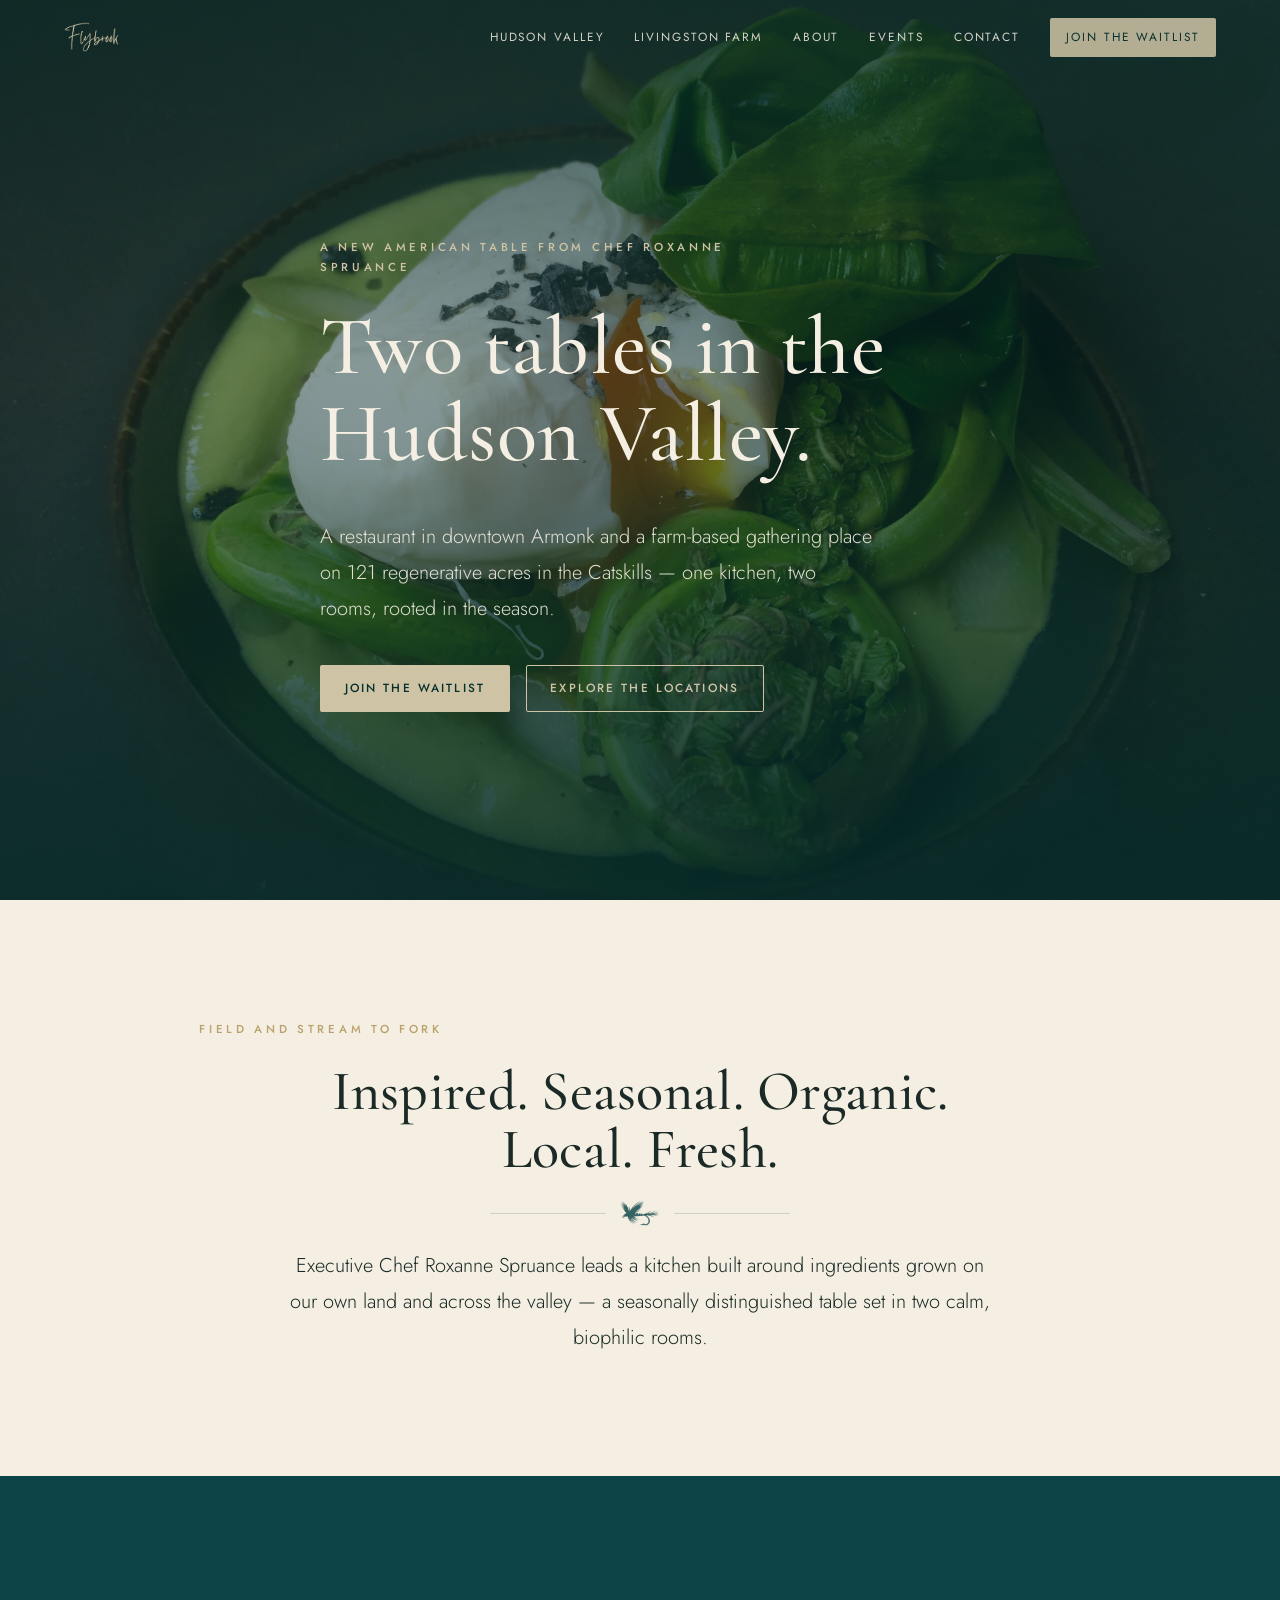
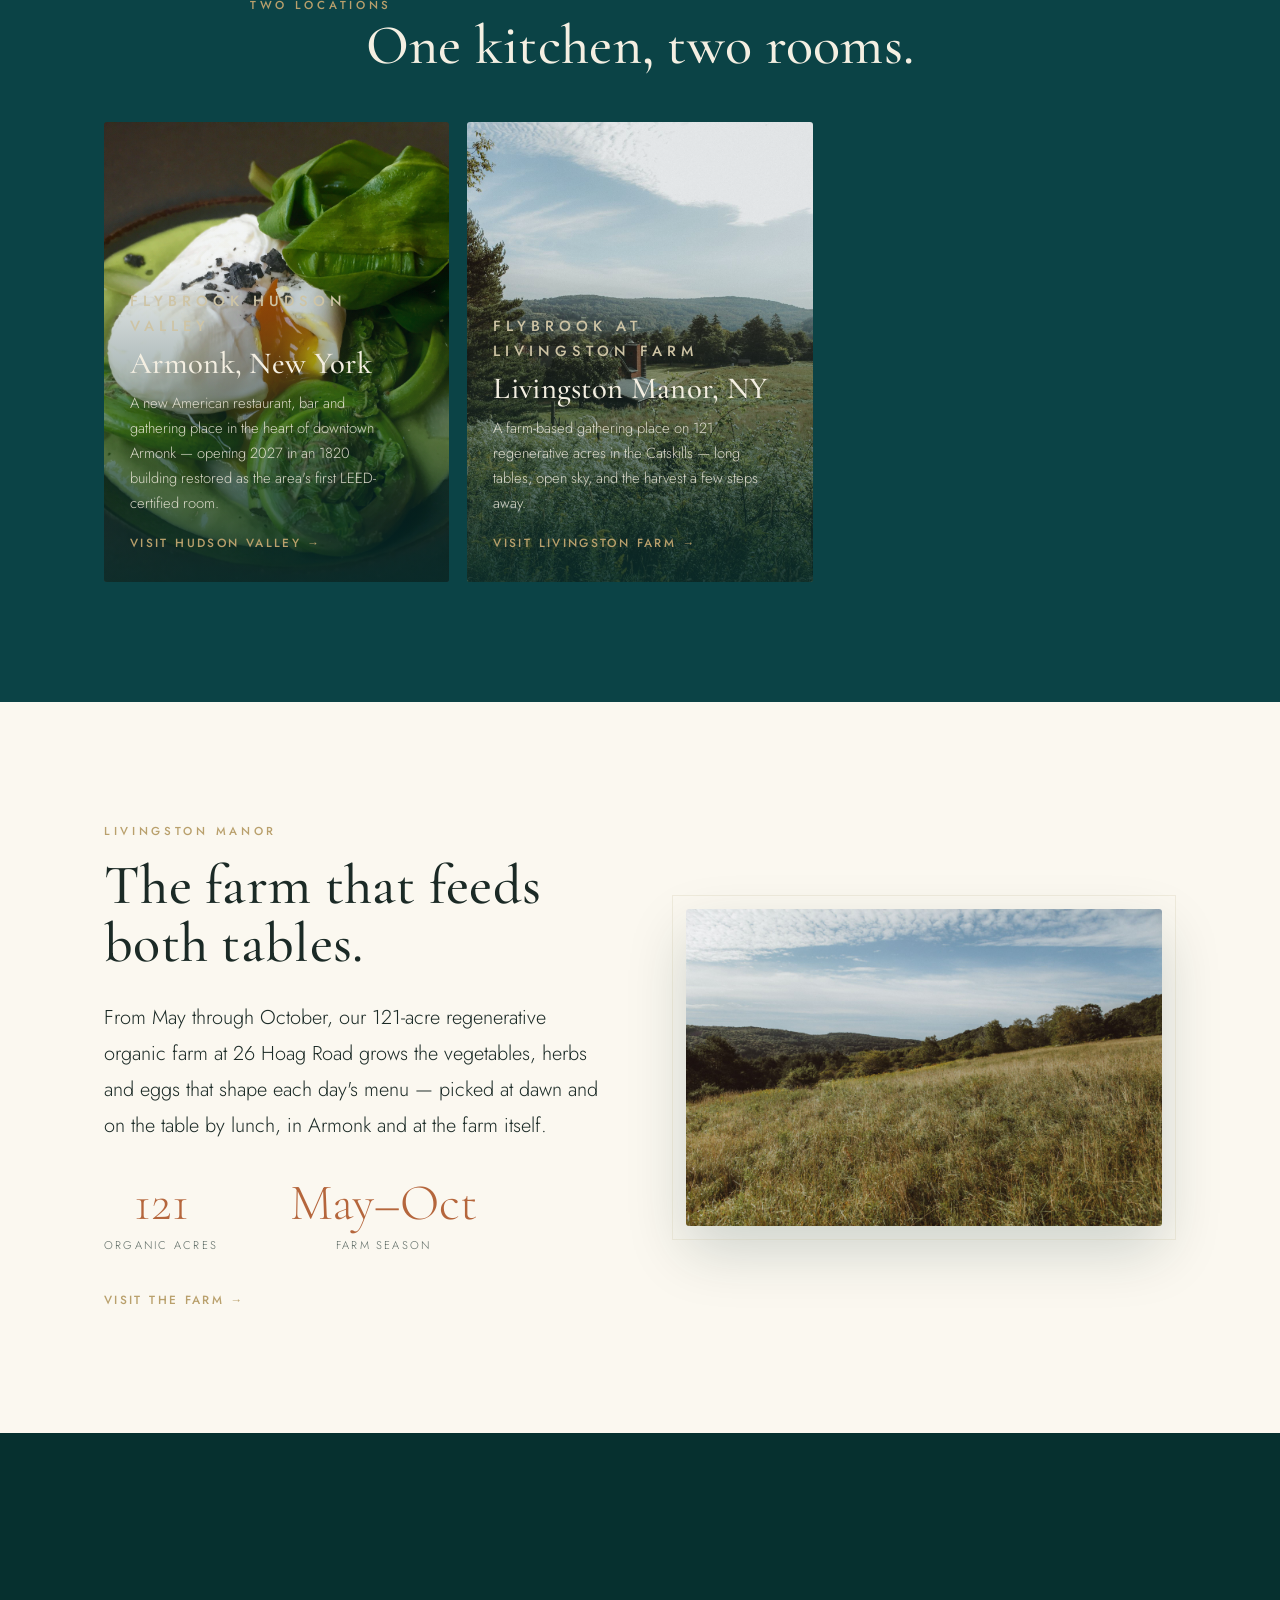
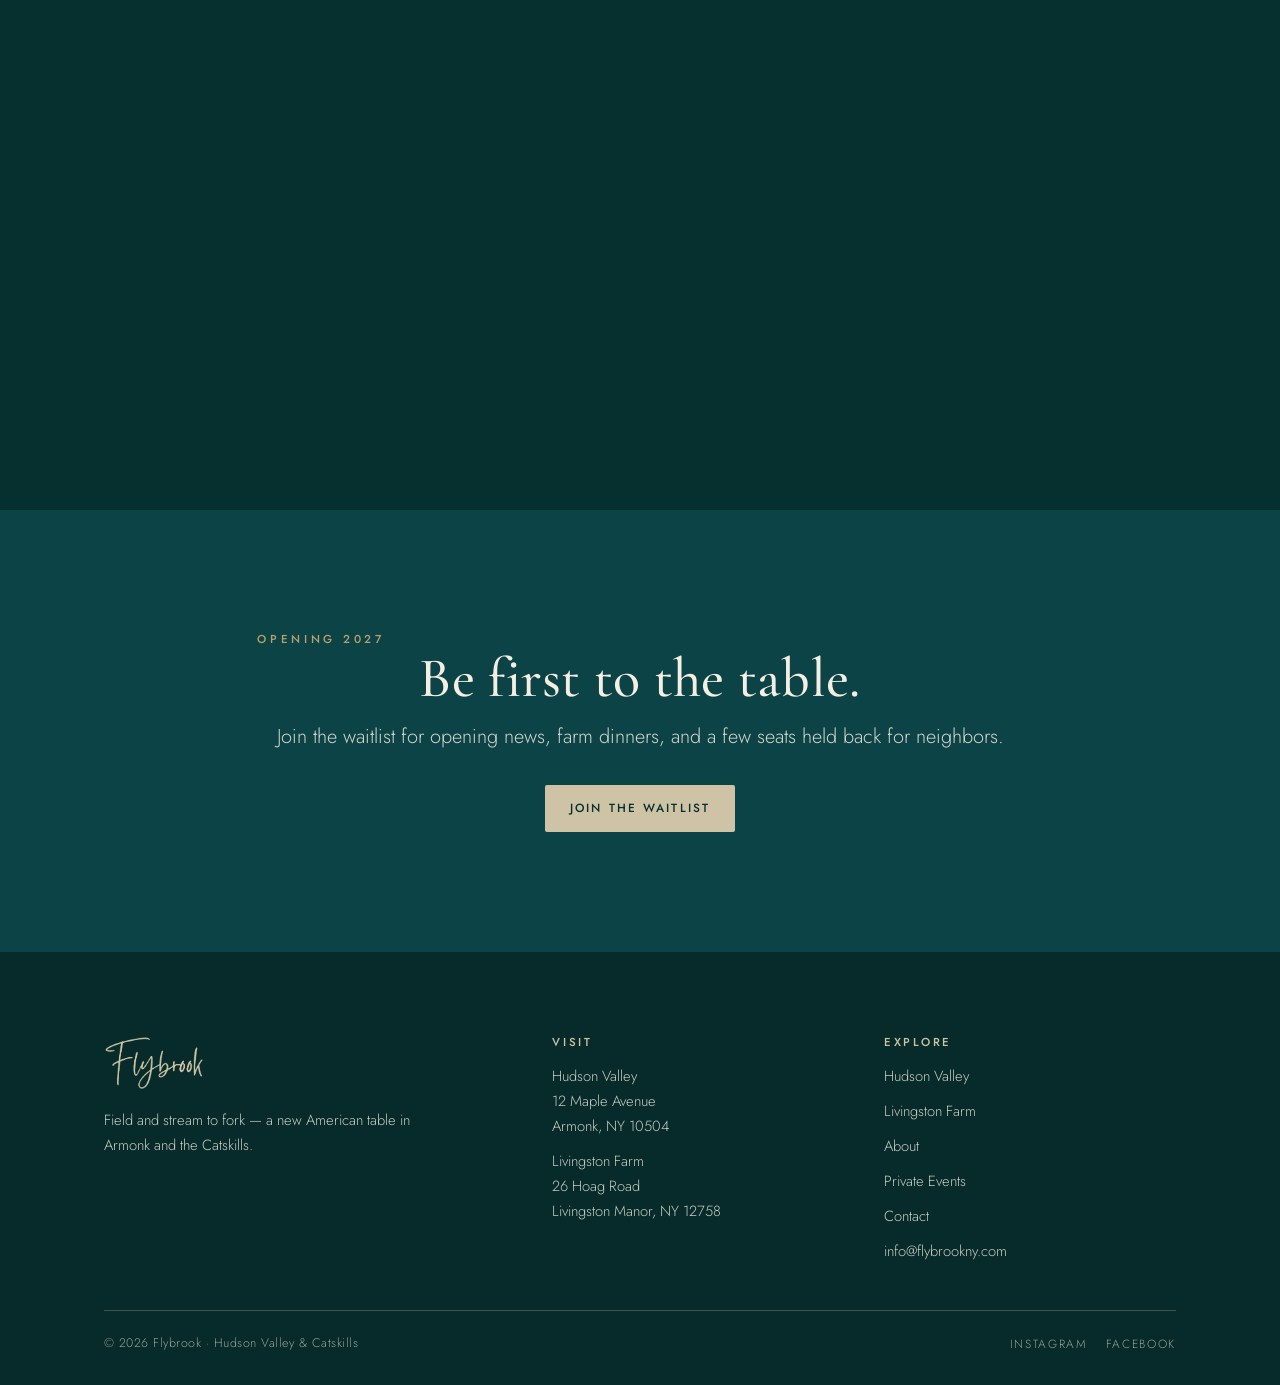
==== commit 374b39ae: "content: rebuild on real source material — Chef Spruance lead, Livingston Farm merged, 121-acre upda" ====
--- a/index.html
+++ b/index.html
@@ -4,11 +4,11 @@
   <meta charset="utf-8">
   <meta name="viewport" content="width=device-width, initial-scale=1">
   <title>Flybrook — Two Tables in the Hudson Valley</title>
-  <meta name="description" content="Flybrook is a new American restaurant group with two locations — the brick-and-mortar room in downtown Armonk, New York, and a farm-based gathering place at our 117-acre regenerative organic farm in Livingston Manor.">
+  <meta name="description" content="A new American restaurant group from Executive Chef Roxanne Spruance — a brick-and-mortar room in downtown Armonk, New York, and a farm-based gathering place on our 121-acre regenerative organic farm in the Catskills.">
   <link rel="icon" type="image/svg+xml" href="assets/img/favicon.svg">
   <link rel="stylesheet" href="assets/css/styles.css">
   <meta property="og:title" content="Flybrook — Hudson Valley & Catskills">
-  <meta property="og:description" content="Field and stream to fork. Two tables — Armonk and Livingston Manor.">
+  <meta property="og:description" content="Field and stream to fork. Two tables from Chef Roxanne Spruance — Armonk and Livingston Manor.">
   <meta property="og:type" content="website">
 </head>
 <body>
@@ -20,7 +20,6 @@
     <nav class="nav" aria-label="Primary">
       <a href="hudson-valley.html">Hudson Valley</a>
       <a href="livingston-farm.html">Livingston Farm</a>
-      <a href="farm.html">Our Farm</a>
       <a href="about.html">About</a>
       <a href="events.html">Events</a>
       <a href="contact.html">Contact</a>
@@ -47,9 +46,9 @@
       </div>
     </div>
     <div class="hero__inner wrap">
-      <p class="kicker">Inspired&nbsp;·&nbsp;Seasonal&nbsp;·&nbsp;Organic&nbsp;·&nbsp;Local&nbsp;·&nbsp;Fresh</p>
+      <p class="kicker">A new American table from Chef Roxanne Spruance</p>
       <h1 class="display">Two tables in the Hudson Valley.</h1>
-      <p class="lead">A new American restaurant group rooted in the seasonal bounty of the valley — a brick-and-mortar room in downtown Armonk, and a farm-based gathering place in the Catskills.</p>
+      <p class="lead">A restaurant in downtown Armonk and a farm-based gathering place on 121 regenerative acres in the Catskills — one kitchen, two rooms, rooted in the season.</p>
       <div class="btn-row hero__btns">
         <a class="btn btn--solid" href="contact.html#waitlist">Join the Waitlist</a>
         <a class="btn btn--outline" href="#locations">Explore the Locations</a>
@@ -80,16 +79,16 @@
           <div class="tile__body">
             <p class="overline">Flybrook Hudson Valley</p>
             <h3>Armonk, New York</h3>
-            <p>A new American restaurant, bar and gathering place in the heart of downtown Armonk. Opening 2027.</p>
+            <p>A new American restaurant, bar and gathering place in the heart of downtown Armonk — opening 2027 in an 1820 building restored as the area's first LEED-certified room.</p>
             <p style="margin-top:14px"><a class="textlink" href="hudson-valley.html">Visit Hudson Valley →</a></p>
           </div>
         </article>
         <article class="tile">
-          <img src="assets/img/farm-hills.jpg" alt="The farm at Livingston Manor">
+          <img src="assets/img/lf-hero-landscape.jpg" alt="The farm at Livingston Manor, with mountains beyond">
           <div class="tile__body">
             <p class="overline">Flybrook at Livingston Farm</p>
             <h3>Livingston Manor, NY</h3>
-            <p>A farm-based gathering place on 117 regenerative acres in the Catskills — long tables, open sky, and the harvest a few steps away.</p>
+            <p>A farm-based gathering place on 121 regenerative acres in the Catskills — long tables, open sky, and the harvest a few steps away.</p>
             <p style="margin-top:14px"><a class="textlink" href="livingston-farm.html">Visit Livingston Farm →</a></p>
           </div>
         </article>
@@ -103,14 +102,14 @@
       <div>
         <p class="kicker">Livingston Manor</p>
         <h2 class="display" style="margin:.25em 0 .5em">The farm that feeds both tables.</h2>
-        <p class="lead">From May through October, our 117-acre regenerative organic farm at 26 Hoag Road grows the vegetables, herbs and eggs that shape each day's menu — picked at dawn and on the table by lunch, in Armonk and at the farm itself.</p>
+        <p class="lead">From May through October, our 121-acre regenerative organic farm at 26 Hoag Road grows the vegetables, herbs and eggs that shape each day's menu — picked at dawn and on the table by lunch, in Armonk and at the farm itself.</p>
         <div class="stat-row" style="justify-content:flex-start;margin-bottom:30px">
-          <div class="stat"><div class="stat__num">117</div><div class="stat__label">Organic acres</div></div>
+          <div class="stat"><div class="stat__num">121</div><div class="stat__label">Organic acres</div></div>
           <div class="stat"><div class="stat__num">May–Oct</div><div class="stat__label">Farm season</div></div>
         </div>
-        <a class="textlink" href="farm.html">Visit the farm →</a>
+        <a class="textlink" href="livingston-farm.html">Visit the farm →</a>
       </div>
-      <div class="frame"><img src="assets/img/valley-landscape.jpg" alt="Rolling fields of the Hudson Valley"></div>
+      <div class="frame"><img src="assets/img/lf-mountain.jpg" alt="Rolling fields with the Catskills beyond"></div>
     </div>
   </section>
 
@@ -121,10 +120,10 @@
       <h2 class="display" style="margin:.3em 0 .2em">Field and stream to fork.</h2>
       <div class="divider"><img src="assets/img/fly-cream.png" alt=""></div>
       <div class="strip" style="margin-top:34px">
-        <img src="assets/img/dish-beets.jpg" alt="Roasted beets and chèvre">
-        <img src="assets/img/cocktail.jpg" alt="A seasonal cocktail">
-        <img src="assets/img/dish-greens.jpg" alt="Greens from the farm">
-        <img src="assets/img/oysters.jpg" alt="Oysters on ice">
+        <img src="assets/img/lf-dinner-long-table.jpg" alt="A long-table farm dinner at Livingston Farm">
+        <img src="assets/img/lf-dish-grilled-greens.jpg" alt="A plated dish of grilled greens and chèvre">
+        <img src="assets/img/lf-dinner-prawns.jpg" alt="A tray of grilled prawns served at the farm">
+        <img src="assets/img/lf-forest.jpg" alt="Hemlock forest on the property">
       </div>
     </div>
   </section>
@@ -151,7 +150,7 @@
           <h4>Visit</h4>
           <div class="footer-links">
             <span>Hudson Valley<br>12 Maple Avenue<br>Armonk, NY 10504</span>
-            <span>Livingston Farm<br>26 Hoag Road<br>Livingston Manor, NY</span>
+            <span>Livingston Farm<br>26 Hoag Road<br>Livingston Manor, NY 12758</span>
           </div>
         </div>
         <div>
@@ -159,7 +158,6 @@
           <div class="footer-links">
             <a href="hudson-valley.html">Hudson Valley</a>
             <a href="livingston-farm.html">Livingston Farm</a>
-            <a href="farm.html">Our Farm</a>
             <a href="about.html">About</a>
             <a href="events.html">Private Events</a>
             <a href="contact.html">Contact</a>
